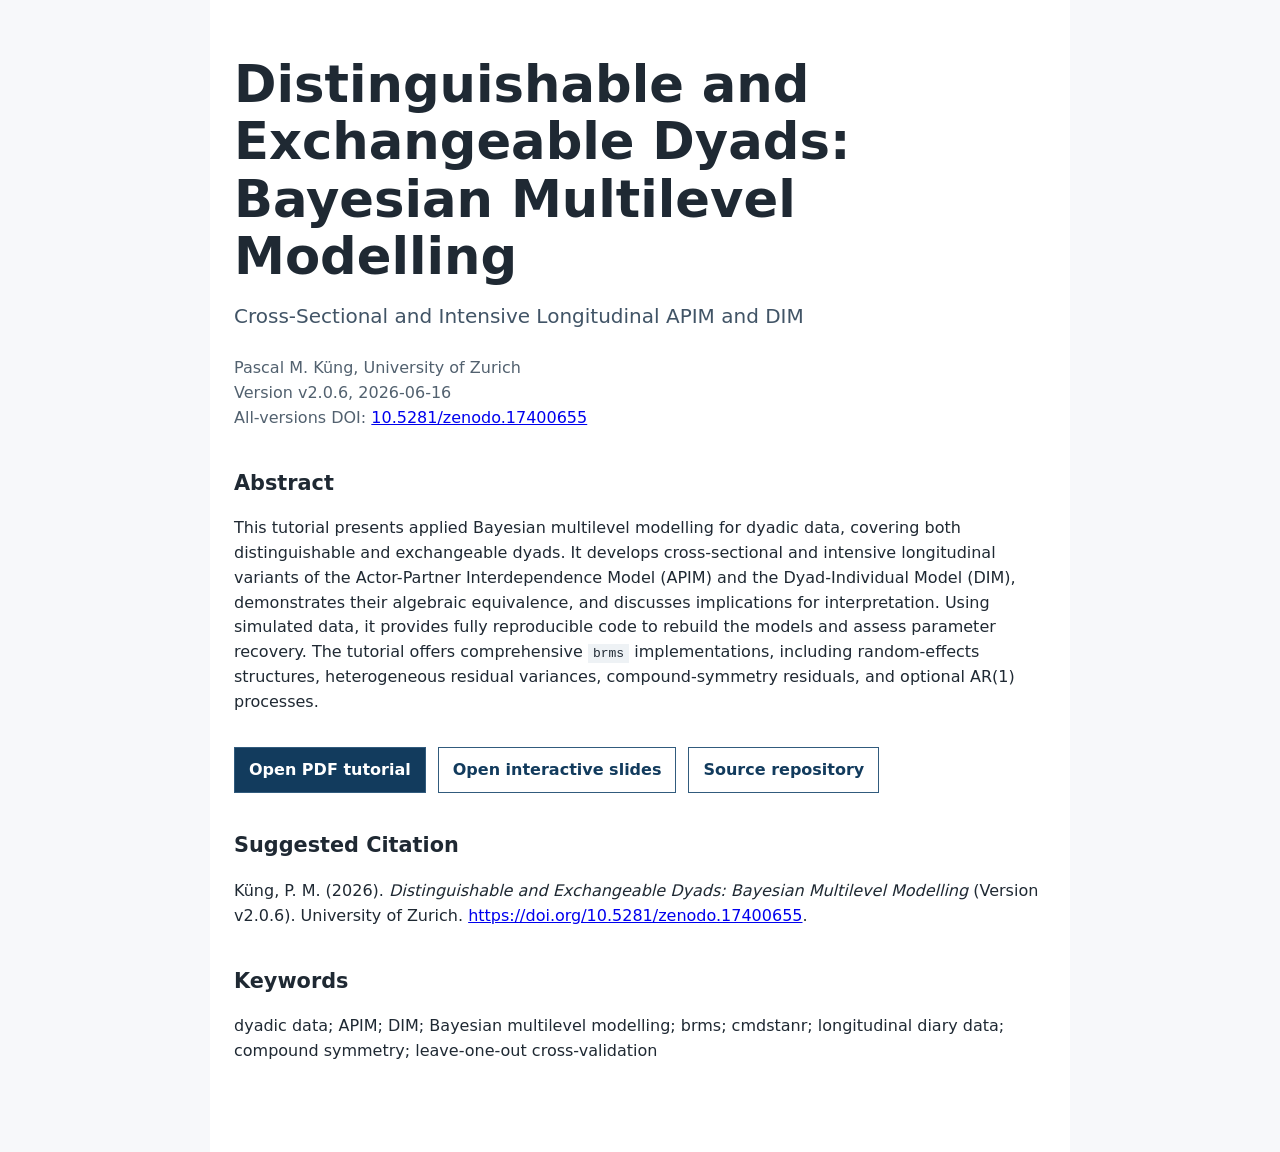
==== index.html @ c89f57b5 "Add exchangeable APIM back-transformation helper" ====
<!doctype html>
<html lang="en">
<head>
  <meta charset="utf-8">
  <meta name="viewport" content="width=device-width, initial-scale=1">
  <title>Distinguishable and Exchangeable Dyads: Bayesian Multilevel Modelling</title>
  <meta name="description" content="Applied Bayesian multilevel modelling tutorial for distinguishable and exchangeable dyads, covering cross-sectional and intensive longitudinal APIM and DIM models.">

  <meta name="citation_title" content="Distinguishable and Exchangeable Dyads: Bayesian Multilevel Modelling">
  <meta name="citation_author" content="Küng, Pascal M.">
  <meta name="citation_publication_date" content="2026/06/16">
  <meta name="citation_online_date" content="2026/06/16">
  <meta name="citation_doi" content="10.5281/zenodo.17400655">
  <meta name="citation_technical_report_institution" content="University of Zurich">
  <meta name="citation_technical_report_number" content="v2.0.6">
  <meta name="citation_pdf_url" content="https://pascal-kueng.github.io/05DyadicDataAnalysis/pdf_version.pdf">
  <meta name="citation_abstract_html_url" content="https://pascal-kueng.github.io/05DyadicDataAnalysis/">
  <meta name="citation_keywords" content="dyadic data; APIM; DIM; Bayesian multilevel modelling; brms; cmdstanr; longitudinal diary data">

  <meta name="DC.title" content="Distinguishable and Exchangeable Dyads: Bayesian Multilevel Modelling">
  <meta name="DC.creator" content="Küng, Pascal M.">
  <meta name="DC.issued" content="2026-06-16">
  <meta name="DC.identifier" content="https://doi.org/10.5281/zenodo.17400655">
  <meta name="DC.identifier" content="https://pascal-kueng.github.io/05DyadicDataAnalysis/pdf_version.pdf">
  <meta name="DC.publisher" content="University of Zurich">
  <meta name="DC.type" content="Text">
  <meta name="DC.language" content="en">

  <meta property="og:title" content="Distinguishable and Exchangeable Dyads: Bayesian Multilevel Modelling">
  <meta property="og:type" content="article">
  <meta property="og:url" content="https://pascal-kueng.github.io/05DyadicDataAnalysis/">
  <meta property="og:description" content="Applied Bayesian multilevel modelling tutorial for distinguishable and exchangeable dyads, covering cross-sectional and intensive longitudinal APIM and DIM models.">

  <script type="application/ld+json">
  {
    "@context": "https://schema.org",
    "@type": "ScholarlyArticle",
    "name": "Distinguishable and Exchangeable Dyads: Bayesian Multilevel Modelling",
    "headline": "Distinguishable and Exchangeable Dyads: Bayesian Multilevel Modelling",
    "author": {
      "@type": "Person",
      "name": "Pascal M. Küng",
      "affiliation": {
        "@type": "Organization",
        "name": "University of Zurich"
      }
    },
    "datePublished": "2026-06-16",
    "dateModified": "2026-06-16",
    "identifier": "https://doi.org/10.5281/zenodo.17400655",
    "url": "https://pascal-kueng.github.io/05DyadicDataAnalysis/",
    "sameAs": [
      "https://doi.org/10.5281/zenodo.17400655",
      "https://github.com/Pascal-Kueng/05DyadicDataAnalysis"
    ],
    "encoding": {
      "@type": "MediaObject",
      "contentUrl": "https://pascal-kueng.github.io/05DyadicDataAnalysis/pdf_version.pdf",
      "encodingFormat": "application/pdf"
    },
    "keywords": [
      "dyadic data",
      "APIM",
      "DIM",
      "Bayesian multilevel modelling",
      "brms",
      "cmdstanr",
      "longitudinal diary data"
    ],
    "description": "Applied Bayesian multilevel modelling tutorial for distinguishable and exchangeable dyads, covering cross-sectional and intensive longitudinal APIM and DIM models."
  }
  </script>

  <style>
    :root {
      color-scheme: light;
      font-family: system-ui, -apple-system, BlinkMacSystemFont, "Segoe UI", sans-serif;
      line-height: 1.55;
      color: #1f2933;
      background: #f7f8fa;
    }

    body {
      margin: 0;
    }

    main {
      max-width: 860px;
      margin: 0 auto;
      padding: 56px 24px 72px;
      background: #fff;
      min-height: 100vh;
      box-sizing: border-box;
    }

    h1 {
      font-size: clamp(2rem, 4vw, 3.25rem);
      line-height: 1.12;
      margin: 0 0 16px;
      letter-spacing: 0;
    }

    .subtitle {
      font-size: 1.25rem;
      margin: 0 0 24px;
      color: #415466;
    }

    .metadata {
      margin: 0 0 32px;
      color: #52616f;
    }

    h2 {
      margin-top: 36px;
      font-size: 1.3rem;
    }

    .actions {
      display: flex;
      flex-wrap: wrap;
      gap: 12px;
      margin: 32px 0;
    }

    .actions a {
      display: inline-block;
      padding: 10px 14px;
      border: 1px solid #315b7d;
      color: #123b5d;
      text-decoration: none;
      font-weight: 650;
    }

    .actions a:first-child {
      background: #123b5d;
      color: #fff;
    }

    code {
      background: #eef2f5;
      padding: 2px 5px;
    }
  </style>
</head>
<body>
  <main>
    <article>
      <h1>Distinguishable and Exchangeable Dyads: Bayesian Multilevel Modelling</h1>
      <p class="subtitle">Cross-Sectional and Intensive Longitudinal APIM and DIM</p>
      <p class="metadata">
        Pascal M. Küng, University of Zurich<br>
        Version v2.0.6, 2026-06-16<br>
        All-versions DOI: <a href="https://doi.org/10.5281/zenodo.17400655">10.5281/zenodo.17400655</a>
      </p>

      <h2>Abstract</h2>
      <p>
        This tutorial presents applied Bayesian multilevel modelling for dyadic data,
        covering both distinguishable and exchangeable dyads. It develops cross-sectional
        and intensive longitudinal variants of the Actor-Partner Interdependence Model
        (APIM) and the Dyad-Individual Model (DIM), demonstrates their algebraic
        equivalence, and discusses implications for interpretation. Using simulated
        data, it provides fully reproducible code to rebuild the models and assess
        parameter recovery. The tutorial offers comprehensive <code>brms</code>
        implementations, including random-effects structures, heterogeneous residual
        variances, compound-symmetry residuals, and optional AR(1) processes.
      </p>

      <div class="actions">
        <a href="pdf_version.pdf">Open PDF tutorial</a>
        <a href="DyadicDataAnalysis.html">Open interactive slides</a>
        <a href="https://github.com/Pascal-Kueng/05DyadicDataAnalysis">Source repository</a>
      </div>

      <h2>Suggested Citation</h2>
      <p>
        Küng, P. M. (2026). <em>Distinguishable and Exchangeable Dyads:
        Bayesian Multilevel Modelling</em> (Version v2.0.6). University of Zurich.
        <a href="https://doi.org/10.5281/zenodo.17400655">https://doi.org/10.5281/zenodo.17400655</a>.
      </p>

      <h2>Keywords</h2>
      <p>
        dyadic data; APIM; DIM; Bayesian multilevel modelling; brms; cmdstanr;
        longitudinal diary data; compound symmetry; leave-one-out cross-validation
      </p>
    </article>
  </main>
</body>
</html>
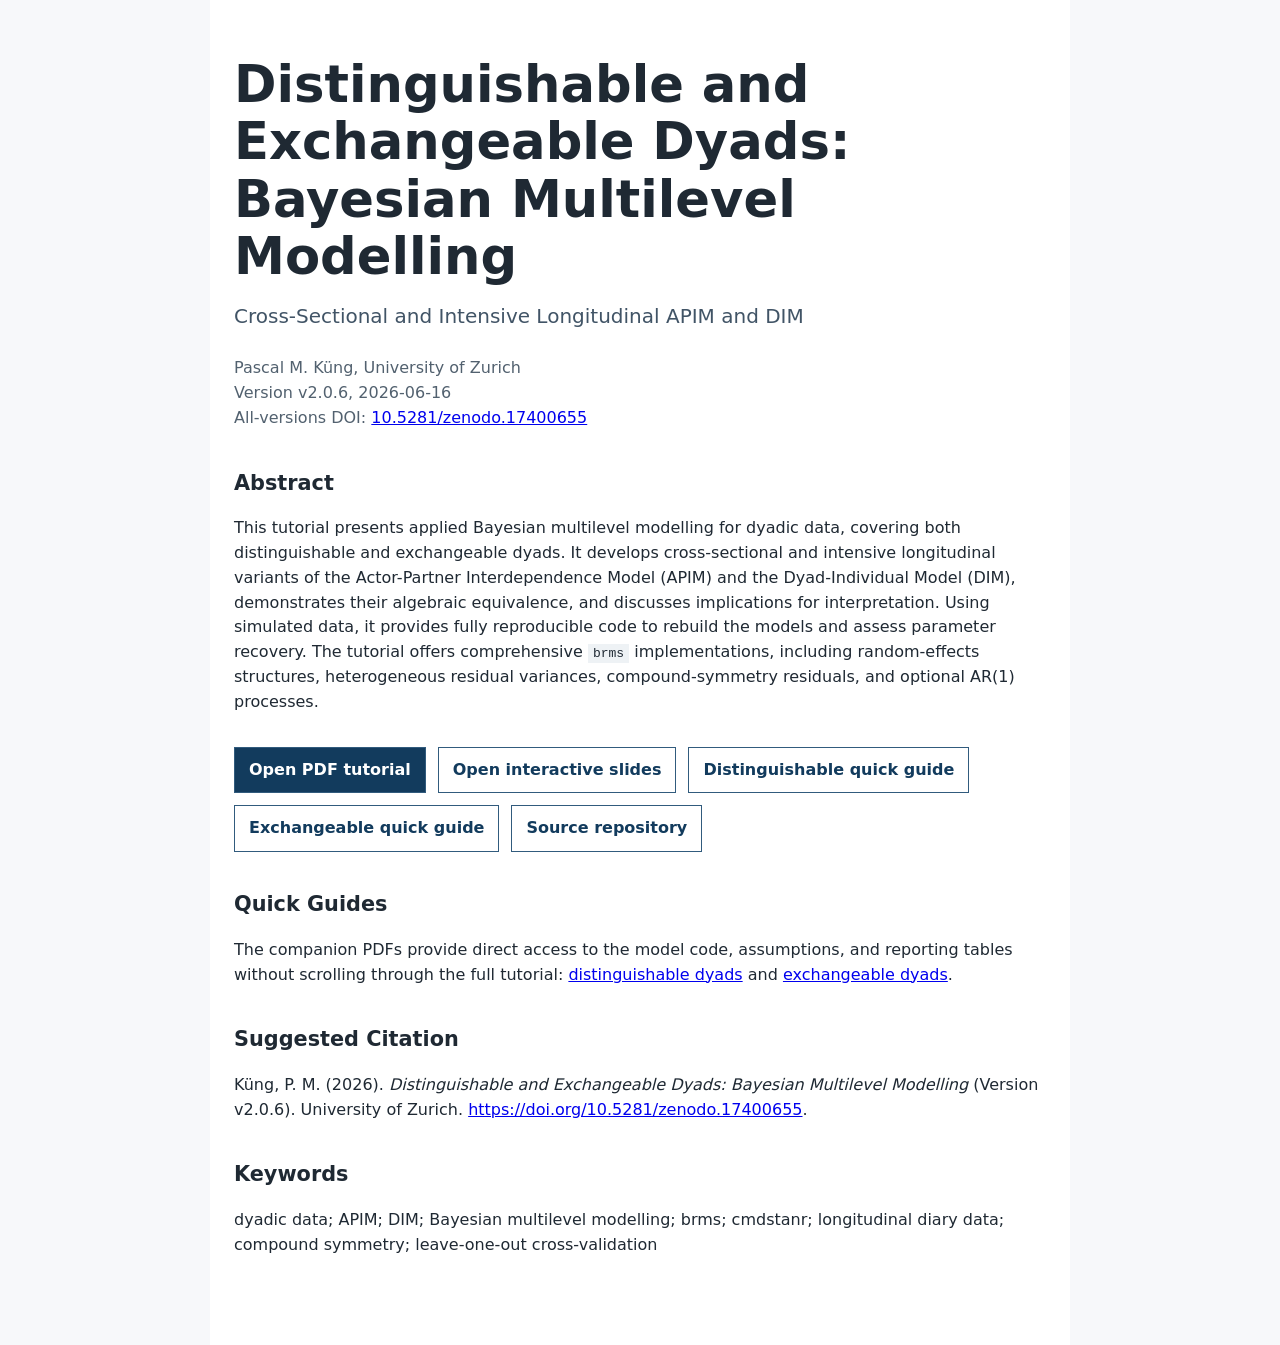
==== commit b51dfe09: "Add dyad quick guides and archive old supplements" ====
--- a/index.html
+++ b/index.html
@@ -170,8 +170,19 @@
       <div class="actions">
         <a href="pdf_version.pdf">Open PDF tutorial</a>
         <a href="DyadicDataAnalysis.html">Open interactive slides</a>
+        <a href="distinguishable_dyads_model_output.pdf">Distinguishable quick guide</a>
+        <a href="exchangeable_dyads_backtransform.pdf">Exchangeable quick guide</a>
         <a href="https://github.com/Pascal-Kueng/05DyadicDataAnalysis">Source repository</a>
       </div>
+
+      <h2>Quick Guides</h2>
+      <p>
+        The companion PDFs provide direct access to the model code, assumptions,
+        and reporting tables without scrolling through the full tutorial:
+        <a href="distinguishable_dyads_model_output.pdf">distinguishable dyads</a>
+        and
+        <a href="exchangeable_dyads_backtransform.pdf">exchangeable dyads</a>.
+      </p>
 
       <h2>Suggested Citation</h2>
       <p>
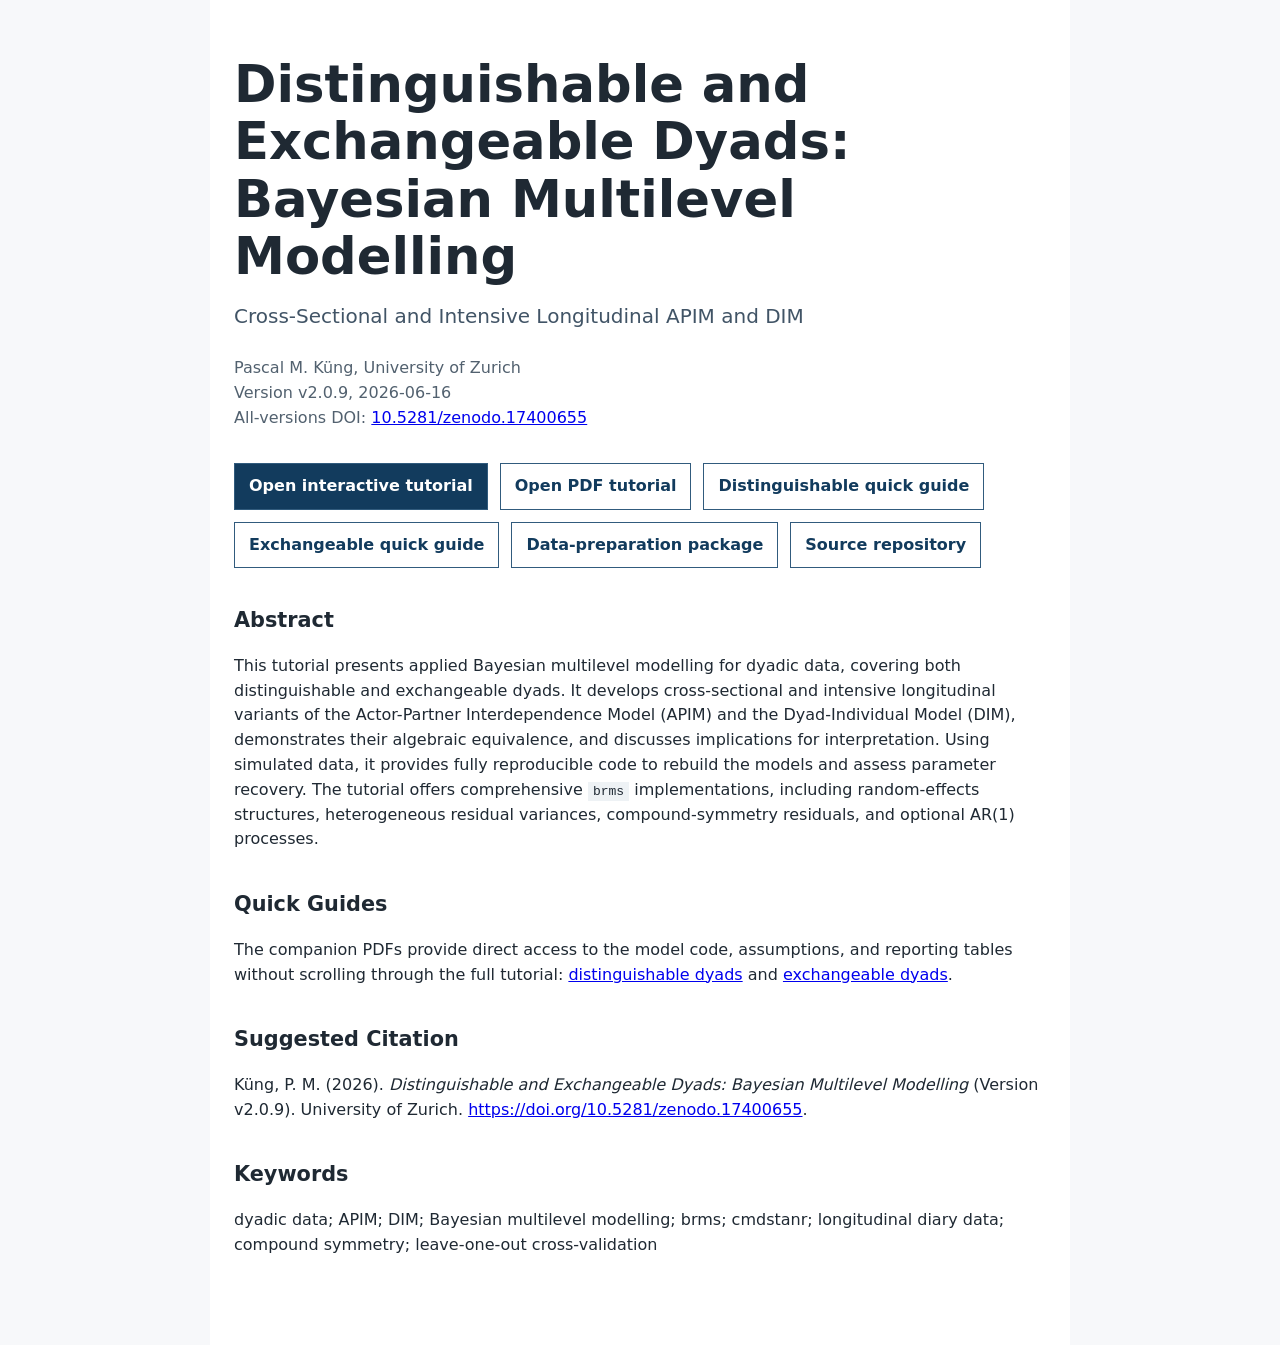
==== commit b3d514ef: "clean up repo" ====
--- a/index.html
+++ b/index.html
@@ -5,6 +5,7 @@
   <meta name="viewport" content="width=device-width, initial-scale=1">
   <title>Distinguishable and Exchangeable Dyads: Bayesian Multilevel Modelling</title>
   <meta name="description" content="Applied Bayesian multilevel modelling tutorial for distinguishable and exchangeable dyads, covering cross-sectional and intensive longitudinal APIM and DIM models.">
+  <link rel="canonical" href="https://pascal-kueng.github.io/05DyadicDataAnalysis/">
 
   <meta name="citation_title" content="Distinguishable and Exchangeable Dyads: Bayesian Multilevel Modelling">
   <meta name="citation_author" content="Küng, Pascal M.">
@@ -12,8 +13,8 @@
   <meta name="citation_online_date" content="2026/06/16">
   <meta name="citation_doi" content="10.5281/zenodo.17400655">
   <meta name="citation_technical_report_institution" content="University of Zurich">
-  <meta name="citation_technical_report_number" content="v2.0.6">
-  <meta name="citation_pdf_url" content="https://pascal-kueng.github.io/05DyadicDataAnalysis/pdf_version.pdf">
+  <meta name="citation_technical_report_number" content="v2.0.9">
+  <meta name="citation_pdf_url" content="https://pascal-kueng.github.io/05DyadicDataAnalysis/dyadic-data-analysis-tutorial.pdf">
   <meta name="citation_abstract_html_url" content="https://pascal-kueng.github.io/05DyadicDataAnalysis/">
   <meta name="citation_keywords" content="dyadic data; APIM; DIM; Bayesian multilevel modelling; brms; cmdstanr; longitudinal diary data">
 
@@ -21,7 +22,7 @@
   <meta name="DC.creator" content="Küng, Pascal M.">
   <meta name="DC.issued" content="2026-06-16">
   <meta name="DC.identifier" content="https://doi.org/10.5281/zenodo.17400655">
-  <meta name="DC.identifier" content="https://pascal-kueng.github.io/05DyadicDataAnalysis/pdf_version.pdf">
+  <meta name="DC.identifier" content="https://pascal-kueng.github.io/05DyadicDataAnalysis/dyadic-data-analysis-tutorial.pdf">
   <meta name="DC.publisher" content="University of Zurich">
   <meta name="DC.type" content="Text">
   <meta name="DC.language" content="en">
@@ -30,6 +31,12 @@
   <meta property="og:type" content="article">
   <meta property="og:url" content="https://pascal-kueng.github.io/05DyadicDataAnalysis/">
   <meta property="og:description" content="Applied Bayesian multilevel modelling tutorial for distinguishable and exchangeable dyads, covering cross-sectional and intensive longitudinal APIM and DIM models.">
+  <meta property="og:image" content="https://pascal-kueng.github.io/05DyadicDataAnalysis/Embed/APIM_dist.png">
+  <meta property="og:image:alt" content="Actor-Partner Interdependence Model diagram">
+  <meta name="twitter:card" content="summary_large_image">
+  <meta name="twitter:title" content="Distinguishable and Exchangeable Dyads: Bayesian Multilevel Modelling">
+  <meta name="twitter:description" content="A reproducible tutorial covering cross-sectional and intensive longitudinal APIM and DIM models.">
+  <meta name="twitter:image" content="https://pascal-kueng.github.io/05DyadicDataAnalysis/Embed/APIM_dist.png">
 
   <script type="application/ld+json">
   {
@@ -46,7 +53,7 @@
       }
     },
     "datePublished": "2026-06-16",
-    "dateModified": "2026-06-16",
+    "dateModified": "2026-07-12",
     "identifier": "https://doi.org/10.5281/zenodo.17400655",
     "url": "https://pascal-kueng.github.io/05DyadicDataAnalysis/",
     "sameAs": [
@@ -55,7 +62,7 @@
     ],
     "encoding": {
       "@type": "MediaObject",
-      "contentUrl": "https://pascal-kueng.github.io/05DyadicDataAnalysis/pdf_version.pdf",
+      "contentUrl": "https://pascal-kueng.github.io/05DyadicDataAnalysis/dyadic-data-analysis-tutorial.pdf",
       "encodingFormat": "application/pdf"
     },
     "keywords": [
@@ -137,6 +144,18 @@
       color: #fff;
     }
 
+    .actions a:hover,
+    .actions a:focus-visible {
+      background: #e8f0f6;
+      outline: 3px solid #9bc2df;
+      outline-offset: 2px;
+    }
+
+    .actions a:first-child:hover,
+    .actions a:first-child:focus-visible {
+      background: #24597e;
+    }
+
     code {
       background: #eef2f5;
       padding: 2px 5px;
@@ -150,9 +169,18 @@
       <p class="subtitle">Cross-Sectional and Intensive Longitudinal APIM and DIM</p>
       <p class="metadata">
         Pascal M. Küng, University of Zurich<br>
-        Version v2.0.6, 2026-06-16<br>
+        Version v2.0.9, 2026-06-16<br>
         All-versions DOI: <a href="https://doi.org/10.5281/zenodo.17400655">10.5281/zenodo.17400655</a>
       </p>
+
+      <div class="actions" aria-label="Tutorial resources">
+        <a href="DyadicDataAnalysis.html">Open interactive tutorial</a>
+        <a href="dyadic-data-analysis-tutorial.pdf">Open PDF tutorial</a>
+        <a href="distinguishable-dyads-quick-guide.pdf">Distinguishable quick guide</a>
+        <a href="exchangeable-dyads-quick-guide.pdf">Exchangeable quick guide</a>
+        <a href="https://pascal-kueng.github.io/interdep/">Data-preparation package</a>
+        <a href="https://github.com/Pascal-Kueng/05DyadicDataAnalysis">Source repository</a>
+      </div>
 
       <h2>Abstract</h2>
       <p>
@@ -167,27 +195,19 @@
         variances, compound-symmetry residuals, and optional AR(1) processes.
       </p>
 
-      <div class="actions">
-        <a href="pdf_version.pdf">Open PDF tutorial</a>
-        <a href="DyadicDataAnalysis.html">Open interactive slides</a>
-        <a href="distinguishable_dyads_model_output.pdf">Distinguishable quick guide</a>
-        <a href="exchangeable_dyads_backtransform.pdf">Exchangeable quick guide</a>
-        <a href="https://github.com/Pascal-Kueng/05DyadicDataAnalysis">Source repository</a>
-      </div>
-
       <h2>Quick Guides</h2>
       <p>
         The companion PDFs provide direct access to the model code, assumptions,
         and reporting tables without scrolling through the full tutorial:
-        <a href="distinguishable_dyads_model_output.pdf">distinguishable dyads</a>
+        <a href="distinguishable-dyads-quick-guide.pdf">distinguishable dyads</a>
         and
-        <a href="exchangeable_dyads_backtransform.pdf">exchangeable dyads</a>.
+        <a href="exchangeable-dyads-quick-guide.pdf">exchangeable dyads</a>.
       </p>
 
       <h2>Suggested Citation</h2>
       <p>
         Küng, P. M. (2026). <em>Distinguishable and Exchangeable Dyads:
-        Bayesian Multilevel Modelling</em> (Version v2.0.6). University of Zurich.
+        Bayesian Multilevel Modelling</em> (Version v2.0.9). University of Zurich.
         <a href="https://doi.org/10.5281/zenodo.17400655">https://doi.org/10.5281/zenodo.17400655</a>.
       </p>
 
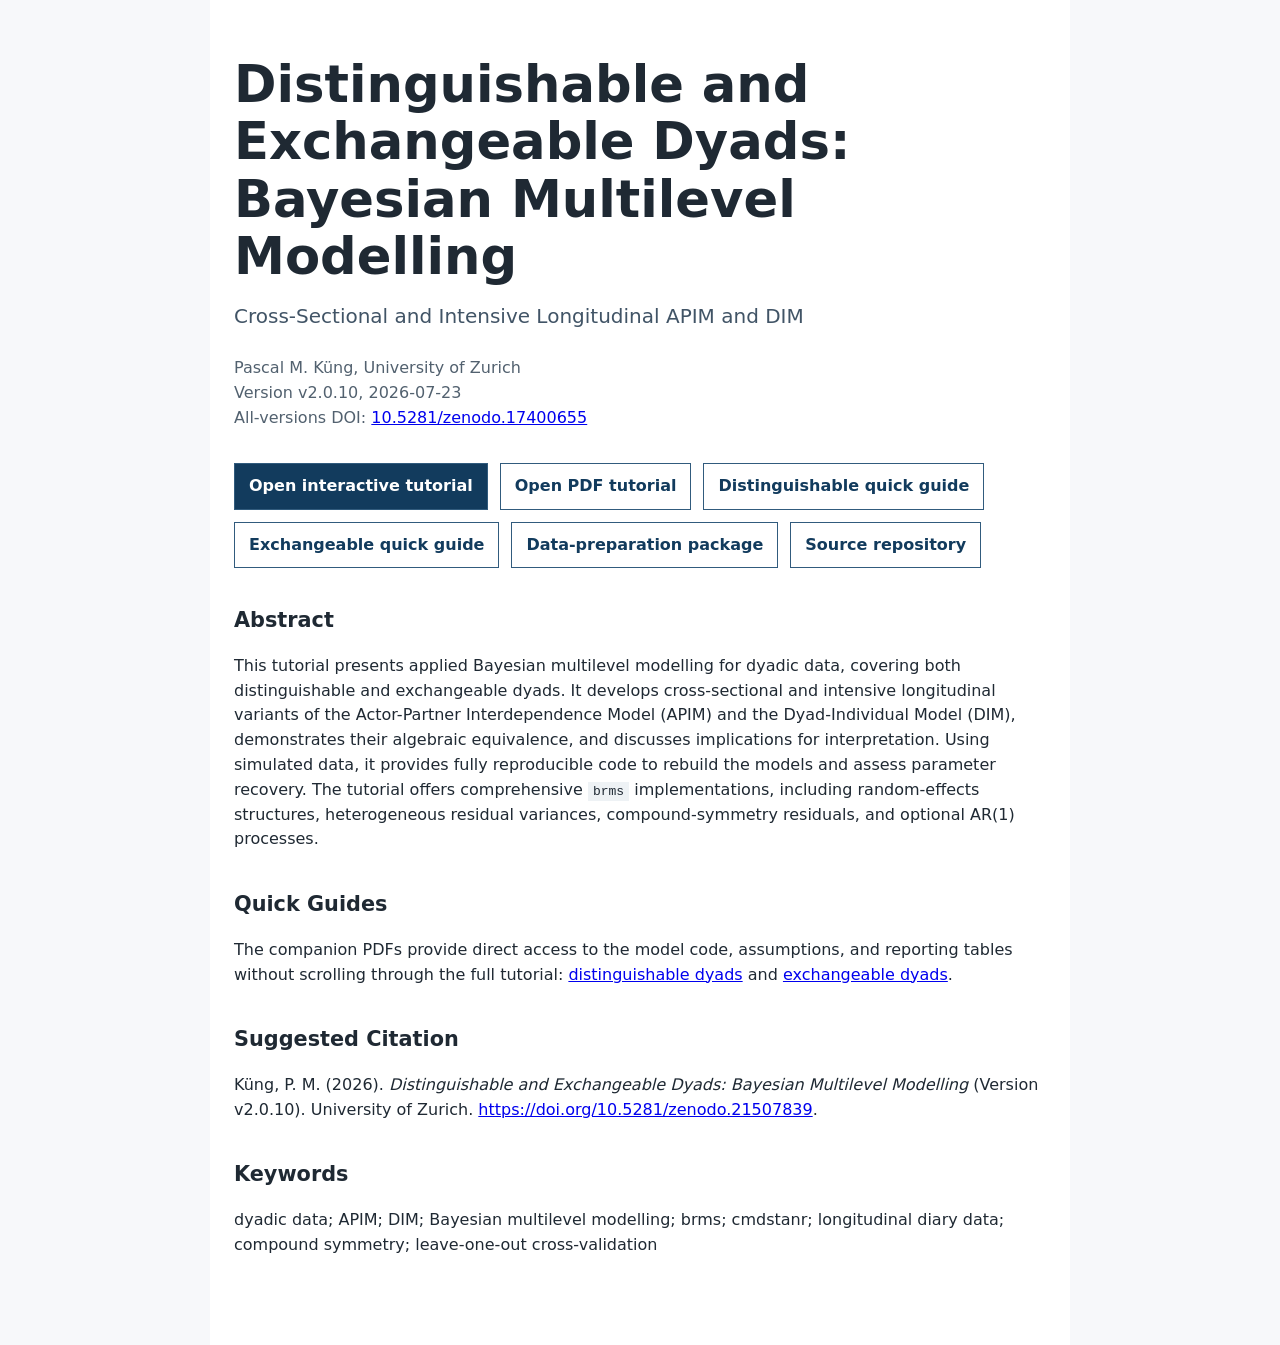
==== commit f5bc0293: "fixed dates" ====
--- a/index.html
+++ b/index.html
@@ -9,18 +9,19 @@
 
   <meta name="citation_title" content="Distinguishable and Exchangeable Dyads: Bayesian Multilevel Modelling">
   <meta name="citation_author" content="Küng, Pascal M.">
-  <meta name="citation_publication_date" content="2026/06/16">
-  <meta name="citation_online_date" content="2026/06/16">
-  <meta name="citation_doi" content="10.5281/zenodo.17400655">
+  <meta name="citation_publication_date" content="2026/07/23">
+  <meta name="citation_online_date" content="2026/07/23">
+  <meta name="citation_doi" content="10.5281/zenodo.21507839">
   <meta name="citation_technical_report_institution" content="University of Zurich">
-  <meta name="citation_technical_report_number" content="v2.0.9">
+  <meta name="citation_technical_report_number" content="v2.0.10">
   <meta name="citation_pdf_url" content="https://pascal-kueng.github.io/05DyadicDataAnalysis/dyadic-data-analysis-tutorial.pdf">
   <meta name="citation_abstract_html_url" content="https://pascal-kueng.github.io/05DyadicDataAnalysis/">
   <meta name="citation_keywords" content="dyadic data; APIM; DIM; Bayesian multilevel modelling; brms; cmdstanr; longitudinal diary data">
 
   <meta name="DC.title" content="Distinguishable and Exchangeable Dyads: Bayesian Multilevel Modelling">
   <meta name="DC.creator" content="Küng, Pascal M.">
-  <meta name="DC.issued" content="2026-06-16">
+  <meta name="DC.issued" content="2026-07-23">
+  <meta name="DC.identifier" content="https://doi.org/10.5281/zenodo.21507839">
   <meta name="DC.identifier" content="https://doi.org/10.5281/zenodo.17400655">
   <meta name="DC.identifier" content="https://pascal-kueng.github.io/05DyadicDataAnalysis/dyadic-data-analysis-tutorial.pdf">
   <meta name="DC.publisher" content="University of Zurich">
@@ -52,9 +53,9 @@
         "name": "University of Zurich"
       }
     },
-    "datePublished": "2026-06-16",
-    "dateModified": "2026-07-12",
-    "identifier": "https://doi.org/10.5281/zenodo.17400655",
+    "datePublished": "2026-07-23",
+    "dateModified": "2026-07-23",
+    "identifier": "https://doi.org/10.5281/zenodo.21507839",
     "url": "https://pascal-kueng.github.io/05DyadicDataAnalysis/",
     "sameAs": [
       "https://doi.org/10.5281/zenodo.17400655",
@@ -169,7 +170,7 @@
       <p class="subtitle">Cross-Sectional and Intensive Longitudinal APIM and DIM</p>
       <p class="metadata">
         Pascal M. Küng, University of Zurich<br>
-        Version v2.0.9, 2026-06-16<br>
+        Version v2.0.10, 2026-07-23<br>
         All-versions DOI: <a href="https://doi.org/10.5281/zenodo.17400655">10.5281/zenodo.17400655</a>
       </p>
 
@@ -178,7 +179,7 @@
         <a href="dyadic-data-analysis-tutorial.pdf">Open PDF tutorial</a>
         <a href="distinguishable-dyads-quick-guide.pdf">Distinguishable quick guide</a>
         <a href="exchangeable-dyads-quick-guide.pdf">Exchangeable quick guide</a>
-        <a href="https://pascal-kueng.github.io/interdep/">Data-preparation package</a>
+        <a href="https://pascal-kueng.github.io/dyadMLM/">Data-preparation package</a>
         <a href="https://github.com/Pascal-Kueng/05DyadicDataAnalysis">Source repository</a>
       </div>
 
@@ -207,8 +208,8 @@
       <h2>Suggested Citation</h2>
       <p>
         Küng, P. M. (2026). <em>Distinguishable and Exchangeable Dyads:
-        Bayesian Multilevel Modelling</em> (Version v2.0.9). University of Zurich.
-        <a href="https://doi.org/10.5281/zenodo.17400655">https://doi.org/10.5281/zenodo.17400655</a>.
+        Bayesian Multilevel Modelling</em> (Version v2.0.10). University of Zurich.
+        <a href="https://doi.org/10.5281/zenodo.21507839">https://doi.org/10.5281/zenodo.21507839</a>.
       </p>
 
       <h2>Keywords</h2>
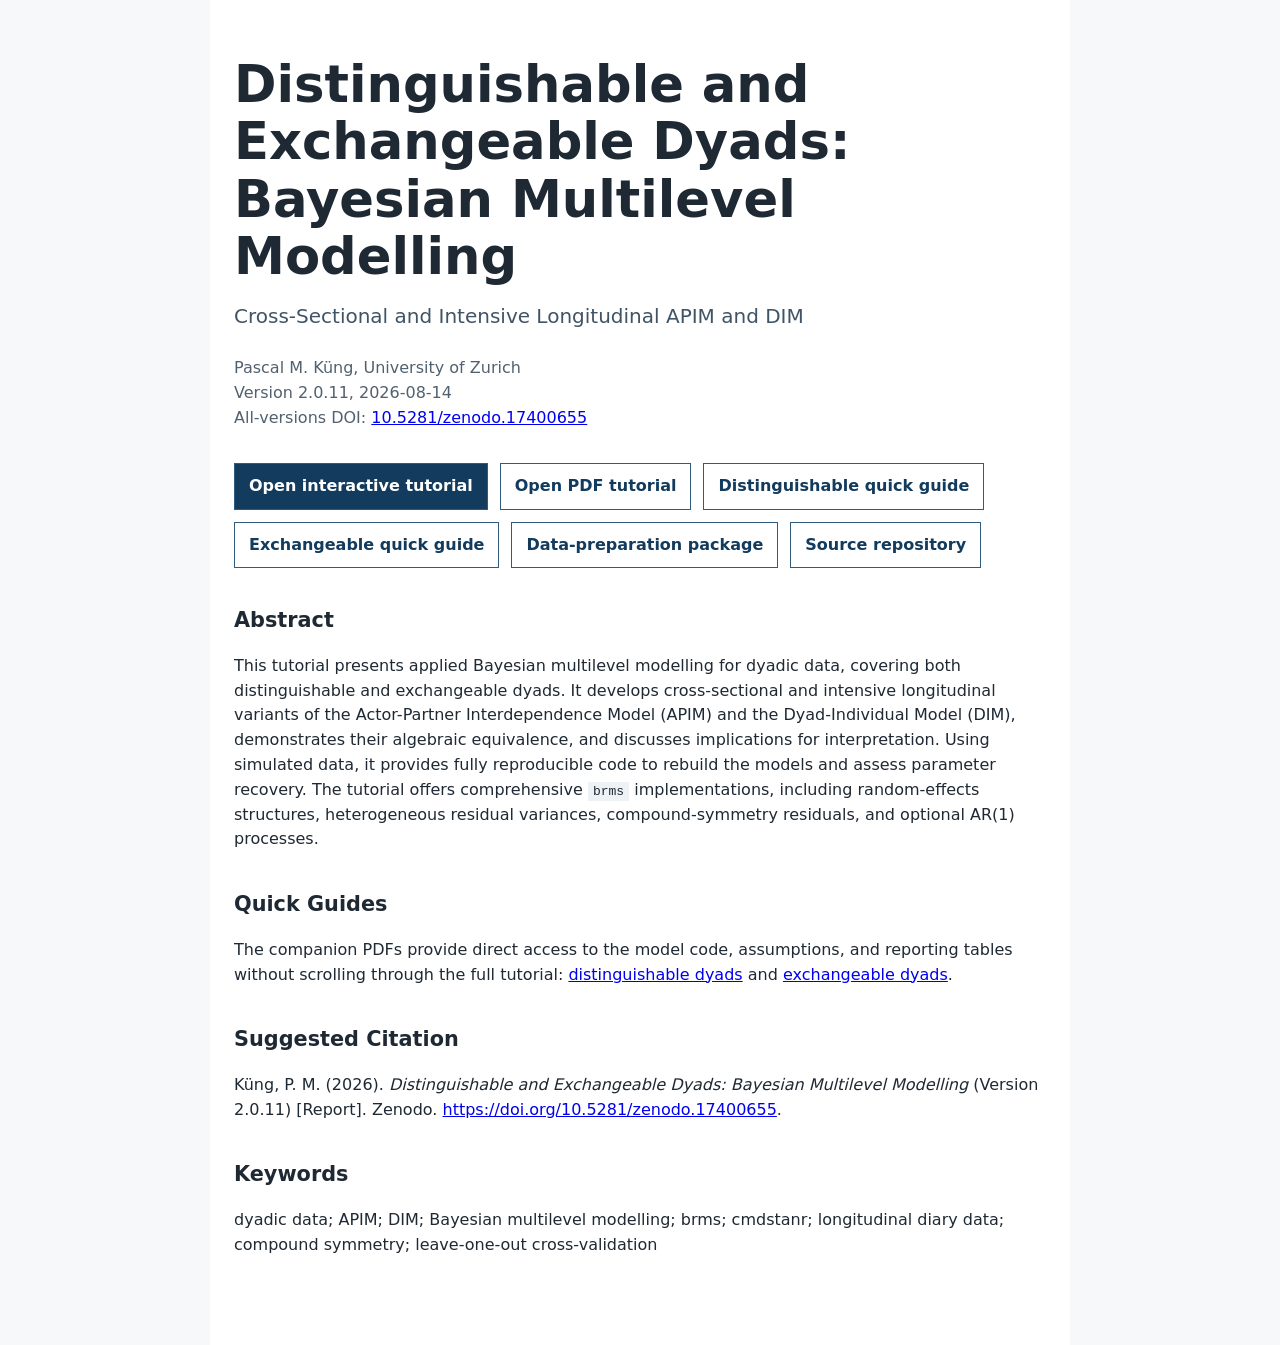
==== commit b01a1613: "update dois in tutorial" ====
--- a/index.html
+++ b/index.html
@@ -9,19 +9,18 @@
 
   <meta name="citation_title" content="Distinguishable and Exchangeable Dyads: Bayesian Multilevel Modelling">
   <meta name="citation_author" content="Küng, Pascal M.">
-  <meta name="citation_publication_date" content="2026/07/23">
-  <meta name="citation_online_date" content="2026/07/23">
-  <meta name="citation_doi" content="10.5281/zenodo.21507839">
+  <meta name="citation_publication_date" content="2026/08/14">
+  <meta name="citation_online_date" content="2026/08/14">
+  <meta name="citation_doi" content="10.5281/zenodo.17400655">
   <meta name="citation_technical_report_institution" content="University of Zurich">
-  <meta name="citation_technical_report_number" content="v2.0.10">
+  <meta name="citation_technical_report_number" content="v2.0.11">
   <meta name="citation_pdf_url" content="https://pascal-kueng.github.io/05DyadicDataAnalysis/dyadic-data-analysis-tutorial.pdf">
   <meta name="citation_abstract_html_url" content="https://pascal-kueng.github.io/05DyadicDataAnalysis/">
   <meta name="citation_keywords" content="dyadic data; APIM; DIM; Bayesian multilevel modelling; brms; cmdstanr; longitudinal diary data">
 
   <meta name="DC.title" content="Distinguishable and Exchangeable Dyads: Bayesian Multilevel Modelling">
   <meta name="DC.creator" content="Küng, Pascal M.">
-  <meta name="DC.issued" content="2026-07-23">
-  <meta name="DC.identifier" content="https://doi.org/10.5281/zenodo.21507839">
+  <meta name="DC.issued" content="2026-08-14">
   <meta name="DC.identifier" content="https://doi.org/10.5281/zenodo.17400655">
   <meta name="DC.identifier" content="https://pascal-kueng.github.io/05DyadicDataAnalysis/dyadic-data-analysis-tutorial.pdf">
   <meta name="DC.publisher" content="University of Zurich">
@@ -53,12 +52,11 @@
         "name": "University of Zurich"
       }
     },
-    "datePublished": "2026-07-23",
-    "dateModified": "2026-07-23",
-    "identifier": "https://doi.org/10.5281/zenodo.21507839",
+    "datePublished": "2026-08-14",
+    "dateModified": "2026-08-14",
+    "identifier": "https://doi.org/10.5281/zenodo.17400655",
     "url": "https://pascal-kueng.github.io/05DyadicDataAnalysis/",
     "sameAs": [
-      "https://doi.org/10.5281/zenodo.17400655",
       "https://github.com/Pascal-Kueng/05DyadicDataAnalysis"
     ],
     "encoding": {
@@ -170,7 +168,7 @@
       <p class="subtitle">Cross-Sectional and Intensive Longitudinal APIM and DIM</p>
       <p class="metadata">
         Pascal M. Küng, University of Zurich<br>
-        Version v2.0.10, 2026-07-23<br>
+        Version 2.0.11, 2026-08-14<br>
         All-versions DOI: <a href="https://doi.org/10.5281/zenodo.17400655">10.5281/zenodo.17400655</a>
       </p>
 
@@ -208,8 +206,8 @@
       <h2>Suggested Citation</h2>
       <p>
         Küng, P. M. (2026). <em>Distinguishable and Exchangeable Dyads:
-        Bayesian Multilevel Modelling</em> (Version v2.0.10). University of Zurich.
-        <a href="https://doi.org/10.5281/zenodo.21507839">https://doi.org/10.5281/zenodo.21507839</a>.
+        Bayesian Multilevel Modelling</em> (Version 2.0.11) [Report]. Zenodo.
+        <a href="https://doi.org/10.5281/zenodo.17400655">https://doi.org/10.5281/zenodo.17400655</a>.
       </p>
 
       <h2>Keywords</h2>
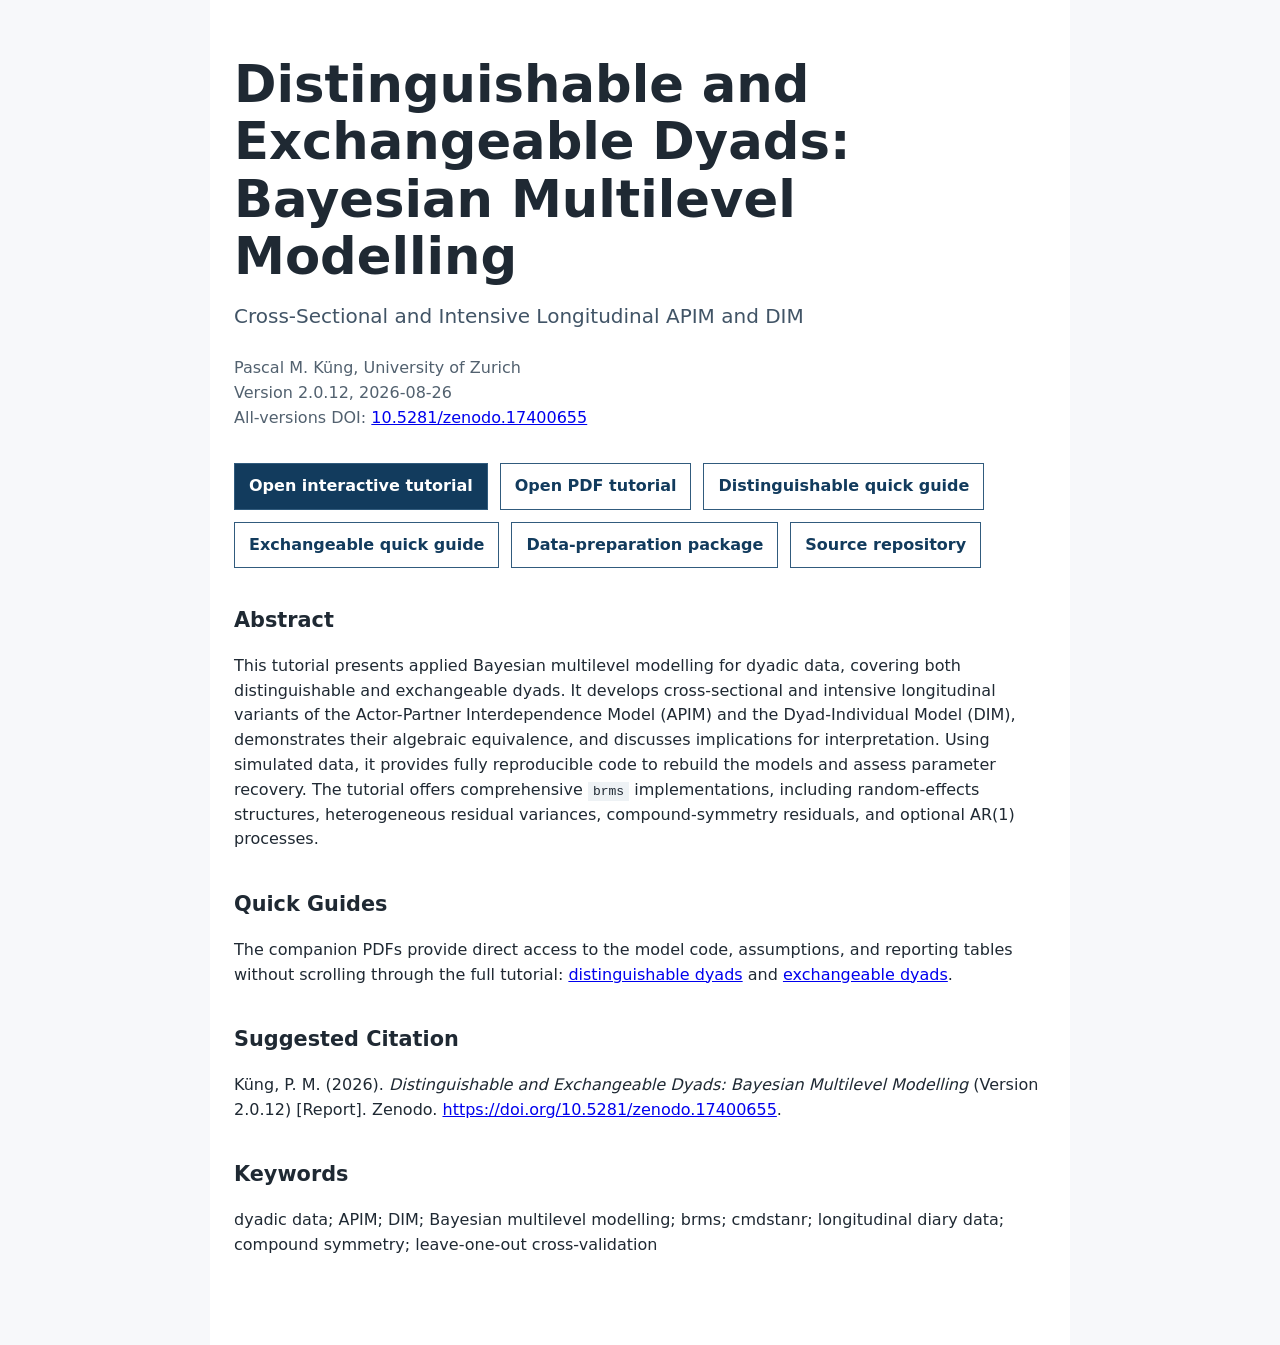
==== commit 7cbda1c1: "Release v2.0.12" ====
--- a/index.html
+++ b/index.html
@@ -9,18 +9,18 @@
 
   <meta name="citation_title" content="Distinguishable and Exchangeable Dyads: Bayesian Multilevel Modelling">
   <meta name="citation_author" content="Küng, Pascal M.">
-  <meta name="citation_publication_date" content="2026/08/14">
-  <meta name="citation_online_date" content="2026/08/14">
+  <meta name="citation_publication_date" content="2026/08/26">
+  <meta name="citation_online_date" content="2026/08/26">
   <meta name="citation_doi" content="10.5281/zenodo.17400655">
   <meta name="citation_technical_report_institution" content="University of Zurich">
-  <meta name="citation_technical_report_number" content="v2.0.11">
+  <meta name="citation_technical_report_number" content="v2.0.12">
   <meta name="citation_pdf_url" content="https://pascal-kueng.github.io/05DyadicDataAnalysis/dyadic-data-analysis-tutorial.pdf">
   <meta name="citation_abstract_html_url" content="https://pascal-kueng.github.io/05DyadicDataAnalysis/">
   <meta name="citation_keywords" content="dyadic data; APIM; DIM; Bayesian multilevel modelling; brms; cmdstanr; longitudinal diary data">
 
   <meta name="DC.title" content="Distinguishable and Exchangeable Dyads: Bayesian Multilevel Modelling">
   <meta name="DC.creator" content="Küng, Pascal M.">
-  <meta name="DC.issued" content="2026-08-14">
+  <meta name="DC.issued" content="2026-08-26">
   <meta name="DC.identifier" content="https://doi.org/10.5281/zenodo.17400655">
   <meta name="DC.identifier" content="https://pascal-kueng.github.io/05DyadicDataAnalysis/dyadic-data-analysis-tutorial.pdf">
   <meta name="DC.publisher" content="University of Zurich">
@@ -52,8 +52,8 @@
         "name": "University of Zurich"
       }
     },
-    "datePublished": "2026-08-14",
-    "dateModified": "2026-08-14",
+    "datePublished": "2026-08-26",
+    "dateModified": "2026-08-26",
     "identifier": "https://doi.org/10.5281/zenodo.17400655",
     "url": "https://pascal-kueng.github.io/05DyadicDataAnalysis/",
     "sameAs": [
@@ -168,7 +168,7 @@
       <p class="subtitle">Cross-Sectional and Intensive Longitudinal APIM and DIM</p>
       <p class="metadata">
         Pascal M. Küng, University of Zurich<br>
-        Version 2.0.11, 2026-08-14<br>
+        Version 2.0.12, 2026-08-26<br>
         All-versions DOI: <a href="https://doi.org/10.5281/zenodo.17400655">10.5281/zenodo.17400655</a>
       </p>
 
@@ -206,7 +206,7 @@
       <h2>Suggested Citation</h2>
       <p>
         Küng, P. M. (2026). <em>Distinguishable and Exchangeable Dyads:
-        Bayesian Multilevel Modelling</em> (Version 2.0.11) [Report]. Zenodo.
+        Bayesian Multilevel Modelling</em> (Version 2.0.12) [Report]. Zenodo.
         <a href="https://doi.org/10.5281/zenodo.17400655">https://doi.org/10.5281/zenodo.17400655</a>.
       </p>
 
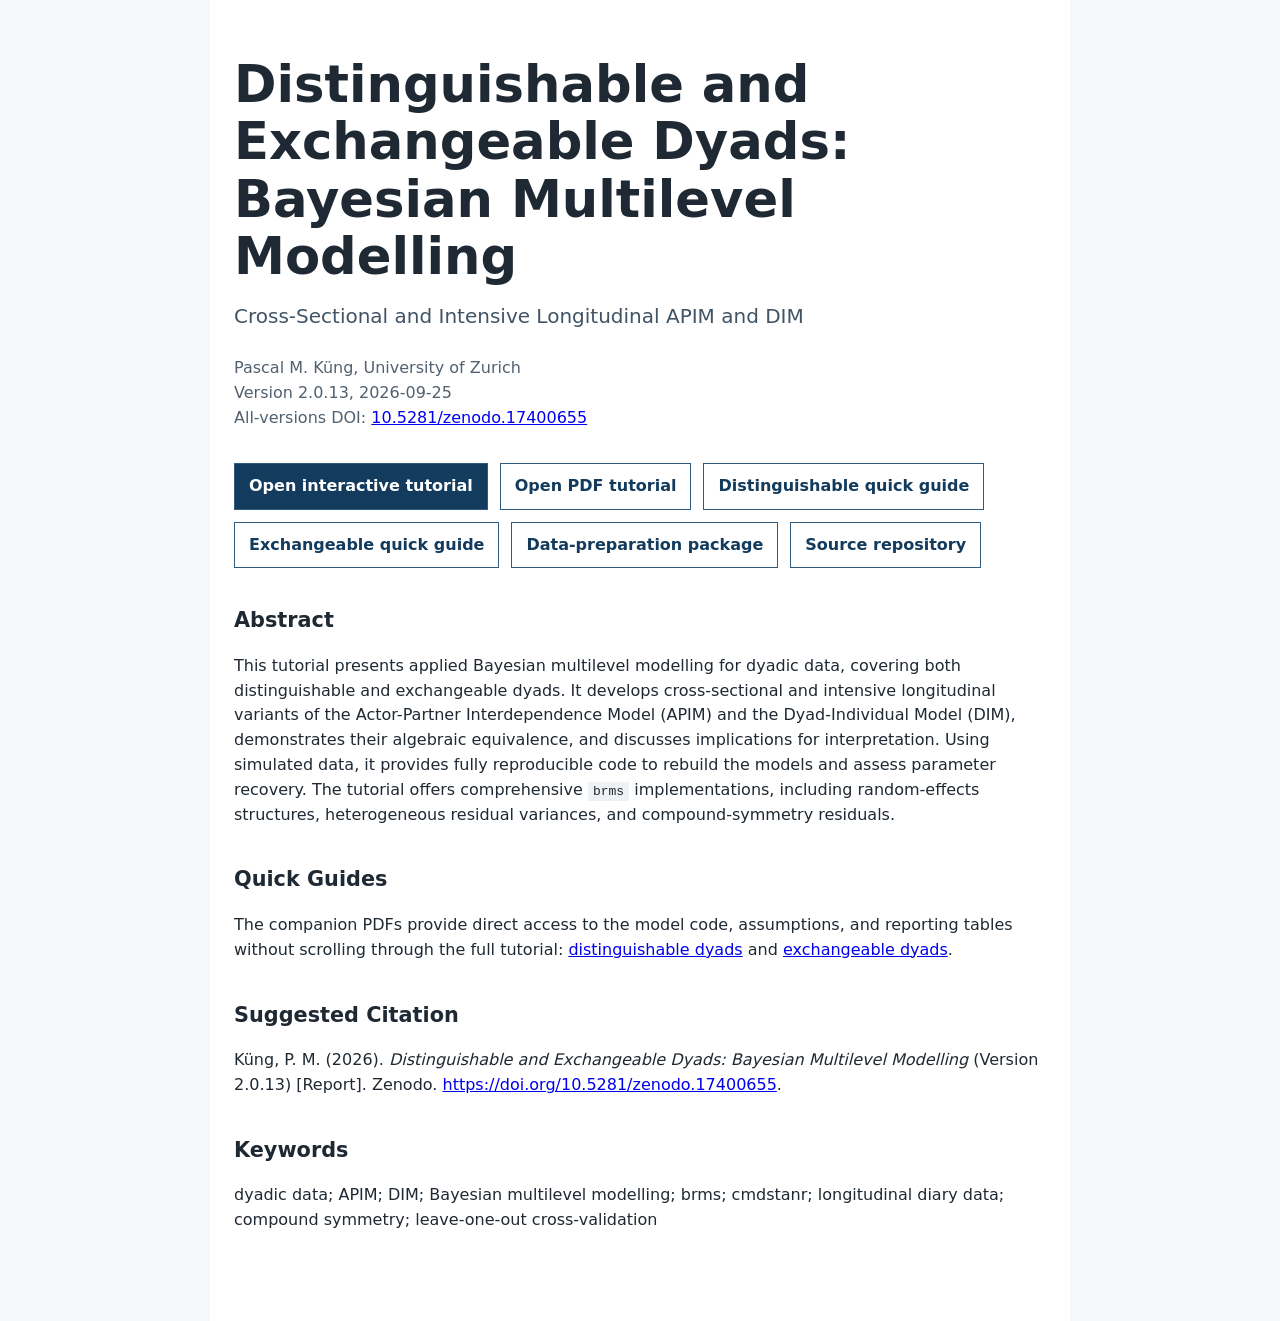
==== commit 87fb4302: "Release v2.0.13" ====
--- a/index.html
+++ b/index.html
@@ -9,18 +9,18 @@
 
   <meta name="citation_title" content="Distinguishable and Exchangeable Dyads: Bayesian Multilevel Modelling">
   <meta name="citation_author" content="Küng, Pascal M.">
-  <meta name="citation_publication_date" content="2026/08/26">
-  <meta name="citation_online_date" content="2026/08/26">
+  <meta name="citation_publication_date" content="2026/09/25">
+  <meta name="citation_online_date" content="2026/09/25">
   <meta name="citation_doi" content="10.5281/zenodo.17400655">
   <meta name="citation_technical_report_institution" content="University of Zurich">
-  <meta name="citation_technical_report_number" content="v2.0.12">
+  <meta name="citation_technical_report_number" content="v2.0.13">
   <meta name="citation_pdf_url" content="https://pascal-kueng.github.io/05DyadicDataAnalysis/dyadic-data-analysis-tutorial.pdf">
   <meta name="citation_abstract_html_url" content="https://pascal-kueng.github.io/05DyadicDataAnalysis/">
   <meta name="citation_keywords" content="dyadic data; APIM; DIM; Bayesian multilevel modelling; brms; cmdstanr; longitudinal diary data">
 
   <meta name="DC.title" content="Distinguishable and Exchangeable Dyads: Bayesian Multilevel Modelling">
   <meta name="DC.creator" content="Küng, Pascal M.">
-  <meta name="DC.issued" content="2026-08-26">
+  <meta name="DC.issued" content="2026-09-25">
   <meta name="DC.identifier" content="https://doi.org/10.5281/zenodo.17400655">
   <meta name="DC.identifier" content="https://pascal-kueng.github.io/05DyadicDataAnalysis/dyadic-data-analysis-tutorial.pdf">
   <meta name="DC.publisher" content="University of Zurich">
@@ -52,8 +52,8 @@
         "name": "University of Zurich"
       }
     },
-    "datePublished": "2026-08-26",
-    "dateModified": "2026-08-26",
+    "datePublished": "2026-09-25",
+    "dateModified": "2026-09-25",
     "identifier": "https://doi.org/10.5281/zenodo.17400655",
     "url": "https://pascal-kueng.github.io/05DyadicDataAnalysis/",
     "sameAs": [
@@ -168,7 +168,7 @@
       <p class="subtitle">Cross-Sectional and Intensive Longitudinal APIM and DIM</p>
       <p class="metadata">
         Pascal M. Küng, University of Zurich<br>
-        Version 2.0.12, 2026-08-26<br>
+        Version 2.0.13, 2026-09-25<br>
         All-versions DOI: <a href="https://doi.org/10.5281/zenodo.17400655">10.5281/zenodo.17400655</a>
       </p>
 
@@ -191,7 +191,7 @@
         data, it provides fully reproducible code to rebuild the models and assess
         parameter recovery. The tutorial offers comprehensive <code>brms</code>
         implementations, including random-effects structures, heterogeneous residual
-        variances, compound-symmetry residuals, and optional AR(1) processes.
+        variances, and compound-symmetry residuals.
       </p>
 
       <h2>Quick Guides</h2>
@@ -206,7 +206,7 @@
       <h2>Suggested Citation</h2>
       <p>
         Küng, P. M. (2026). <em>Distinguishable and Exchangeable Dyads:
-        Bayesian Multilevel Modelling</em> (Version 2.0.12) [Report]. Zenodo.
+        Bayesian Multilevel Modelling</em> (Version 2.0.13) [Report]. Zenodo.
         <a href="https://doi.org/10.5281/zenodo.17400655">https://doi.org/10.5281/zenodo.17400655</a>.
       </p>
 
